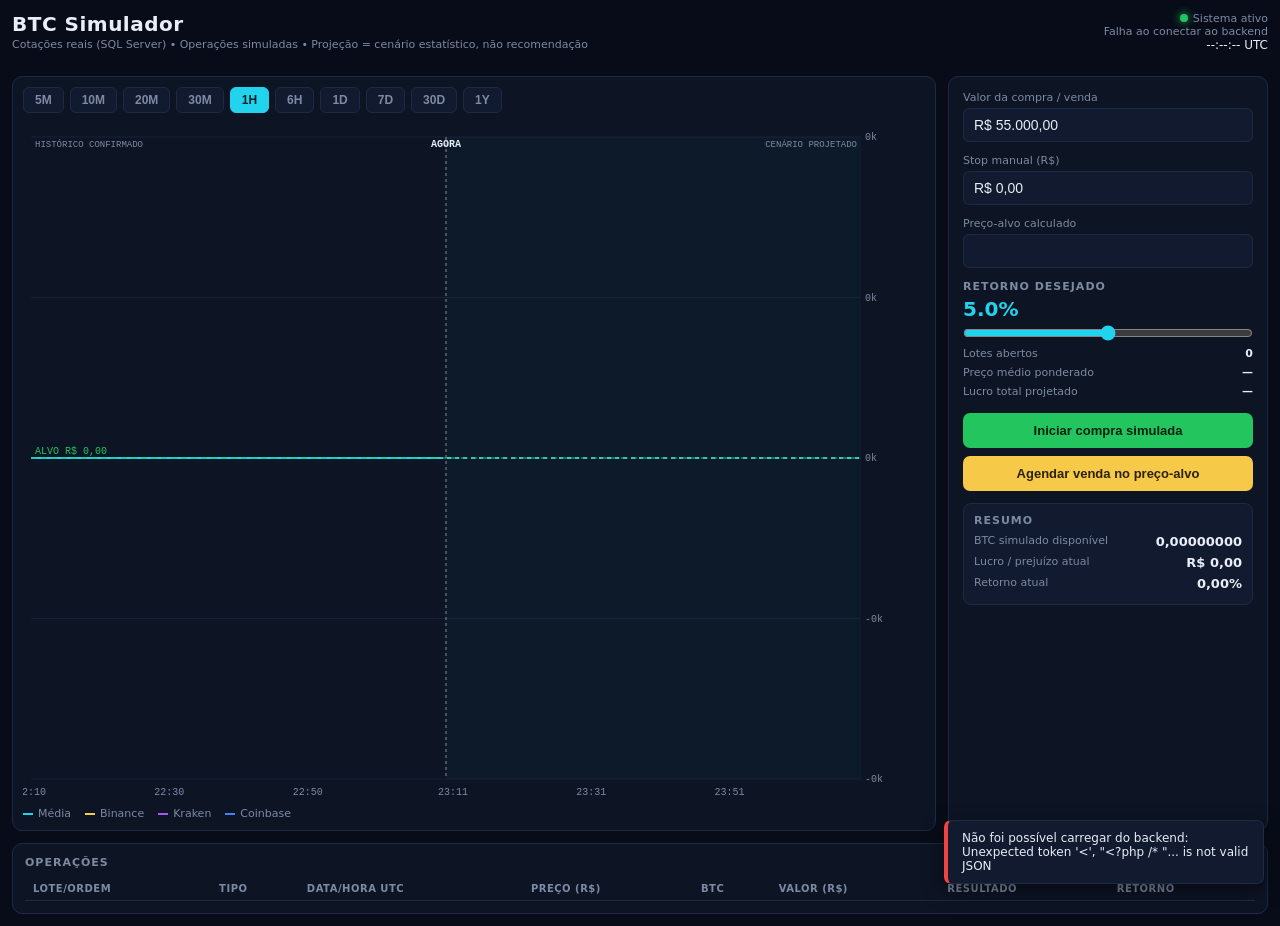
==== index.html @ 2c15b37a "Versão inicial do BTC Simulador em produção" ====
<!DOCTYPE html>
<html lang="pt-BR">
<head>
<meta charset="UTF-8">
<meta name="viewport" content="width=device-width, initial-scale=1.0">
<title>BTC Simulador</title>
<style>
:root{
  --bg:#070c18; --panel:#0d1424; --panel2:#111a2e; --border:#1e2a44;
  --txt:#e8edf7; --muted:#7d8aa3;
  --avg:#22d3ee; --binance:#f7c948; --kraken:#a855f7; --coinbase:#3b82f6;
  --green:#22c55e; --red:#ef4444; --yellow:#f7c948;
}
*{box-sizing:border-box;margin:0;padding:0}
html,body{height:100%}
body{background:var(--bg);color:var(--txt);font-family:'Segoe UI',system-ui,sans-serif;font-size:13px;overflow-x:hidden}
.app{display:flex;flex-direction:column;min-height:100vh;padding:12px;gap:12px}
/* header */
header{display:flex;justify-content:space-between;align-items:flex-start;flex-wrap:wrap;gap:10px}
.brand h1{font-size:20px;letter-spacing:.5px;font-weight:700}
.brand p{color:var(--muted);font-size:11px;margin-top:2px}
.status{text-align:right;font-size:11px;color:var(--muted)}
.dot{display:inline-block;width:8px;height:8px;border-radius:50%;background:var(--green);box-shadow:0 0 8px var(--green);margin-right:5px;animation:pulse 2s infinite}
@keyframes pulse{0%,100%{opacity:1}50%{opacity:.4}}
.status .clock{color:var(--txt);font-size:12px;font-variant-numeric:tabular-nums}
/* cards */
.cards{display:grid;grid-template-columns:repeat(4,1fr);gap:10px}
.card{background:var(--panel);border:1px solid var(--border);border-radius:10px;padding:12px;position:relative;overflow:hidden}
.card.best{border-color:var(--green);box-shadow:0 0 0 1px var(--green) inset}
.card .top{display:flex;justify-content:space-between;align-items:center;margin-bottom:6px}
.card .name{font-weight:600;font-size:12px}
.card .brl{font-size:18px;font-weight:700;font-variant-numeric:tabular-nums}
.card .usd{color:var(--muted);font-size:11px}
.card .var{font-size:12px;font-weight:600;margin-top:4px}
.card .meta-row{margin-top:8px;padding-top:8px;border-top:1px solid var(--border);font-size:11px;color:var(--muted);line-height:1.7}
.card .meta-row b{color:var(--txt);font-variant-numeric:tabular-nums}
.badge{position:absolute;top:8px;right:8px;background:var(--green);color:#04210f;font-size:9px;font-weight:700;padding:2px 6px;border-radius:4px;letter-spacing:.5px}
.spark{width:34px;height:16px}
.pos{color:var(--green)} .neg{color:var(--red)} .yel{color:var(--yellow)}
/* main */
.main{display:grid;grid-template-columns:1fr 320px;gap:12px;flex:1}
.chartwrap{background:var(--panel);border:1px solid var(--border);border-radius:10px;padding:10px;display:flex;flex-direction:column;min-height:420px}
.periods{display:flex;gap:6px;overflow-x:auto;padding-bottom:8px;margin-bottom:6px}
.periods button{background:var(--panel2);border:1px solid var(--border);color:var(--muted);padding:5px 11px;border-radius:6px;cursor:pointer;font-size:12px;font-weight:600;white-space:nowrap;flex:none}
.periods button.active{background:var(--avg);border-color:var(--avg);color:#04212a}
.periods button:hover:not(.active){color:var(--txt)}
#chart{flex:1;width:100%;display:block;cursor:crosshair;border-radius:6px}
.legend{display:flex;gap:14px;flex-wrap:wrap;font-size:11px;color:var(--muted);margin-top:6px}
.legend span::before{content:'';display:inline-block;width:10px;height:2px;vertical-align:middle;margin-right:5px}
.lg-avg::before{background:var(--avg)!important;height:2px} .lg-bin::before{background:var(--binance)!important} .lg-kra::before{background:var(--kraken)!important} .lg-coi::before{background:var(--coinbase)!important}
/* side */
.side{background:var(--panel);border:1px solid var(--border);border-radius:10px;padding:14px;display:flex;flex-direction:column;gap:12px;overflow:auto}
.side h3{font-size:11px;text-transform:uppercase;letter-spacing:1px;color:var(--muted);margin-bottom:4px}
.field label{display:block;font-size:11px;color:var(--muted);margin-bottom:4px}
.field input{width:100%;background:var(--panel2);border:1px solid var(--border);color:var(--txt);padding:8px 10px;border-radius:6px;font-size:14px;font-variant-numeric:tabular-nums}
.field input[readonly]{color:var(--avg);cursor:default}
.slider-val{font-size:20px;font-weight:700;color:var(--avg)}
input[type=range]{width:100%;accent-color:var(--avg);margin-top:4px}
.mini{display:flex;justify-content:space-between;font-size:11px;color:var(--muted);padding:3px 0}
.mini b{color:var(--txt);font-variant-numeric:tabular-nums}
.btns{display:flex;flex-direction:column;gap:8px}
.btns button{padding:10px;border-radius:7px;border:none;cursor:pointer;font-weight:700;font-size:13px}
.buy-btn{background:var(--green);color:#04210f}
.sell-btn{background:var(--yellow);color:#2a2205}
.btns button:hover{filter:brightness(1.1)}
.summary{background:var(--panel2);border:1px solid var(--border);border-radius:8px;padding:10px}
.summary .mini b{font-size:13px}
/* table */
.tablewrap{background:var(--panel);border:1px solid var(--border);border-radius:10px;padding:12px;overflow-x:auto}
.tablewrap h3{font-size:11px;text-transform:uppercase;letter-spacing:1px;color:var(--muted);margin-bottom:8px}
table{width:100%;border-collapse:collapse;font-size:12px;min-width:760px}
th{text-align:left;color:var(--muted);font-weight:600;font-size:10px;text-transform:uppercase;letter-spacing:.5px;padding:6px 8px;border-bottom:1px solid var(--border)}
td{padding:7px 8px;border-bottom:1px solid var(--border);font-variant-numeric:tabular-nums}
tr.row-y td:first-child{border-left:3px solid var(--yellow)}
tr.row-g td:first-child{border-left:3px solid var(--green)}
tr.row-r td:first-child{border-left:3px solid var(--red)}
.tag{display:inline-block;padding:2px 7px;border-radius:4px;font-size:10px;font-weight:700}
.tag-buy{background:rgba(59,130,246,.18);color:#7fb4ff}
.tag-sell{background:rgba(168,85,247,.18);color:#c99bff}
/* tooltip + toast */
#tooltip{position:fixed;pointer-events:none;background:#050912;border:1px solid var(--border);border-radius:7px;padding:8px 10px;font-size:11px;z-index:50;display:none;max-width:230px;line-height:1.5;box-shadow:0 6px 20px rgba(0,0,0,.6)}
#tooltip b{color:var(--txt)}
#toasts{position:fixed;bottom:16px;right:16px;display:flex;flex-direction:column;gap:8px;z-index:60}
.toast{background:var(--panel2);border:1px solid var(--border);border-left-width:4px;border-radius:7px;padding:10px 14px;font-size:12px;min-width:220px;max-width:320px;animation:slidein .3s ease;box-shadow:0 6px 20px rgba(0,0,0,.5)}
.toast.ok{border-left-color:var(--green)} .toast.warn{border-left-color:var(--yellow)} .toast.err{border-left-color:var(--red)} .toast.info{border-left-color:var(--avg)}
@keyframes slidein{from{transform:translateX(120%);opacity:0}to{transform:none;opacity:1}}
@media(max-width:900px){
  .cards{grid-template-columns:repeat(2,1fr)}
  .main{grid-template-columns:1fr}
  .side{order:2}
}
@media(max-width:520px){.cards{grid-template-columns:1fr}}
</style>
</head>
<body>
<div class="app">
  <header>
    <div class="brand">
      <h1>BTC Simulador</h1>
      <p>Cotações reais (SQL Server) • Operações simuladas • Projeção = cenário estatístico, não recomendação</p>
    </div>
    <div class="status">
      <div><span class="dot"></span>Sistema ativo</div>
      <div id="updated">Dados atualizados há 0s</div>
      <div class="clock" id="clock">--:--:-- UTC</div>
    </div>
  </header>

  <div class="cards" id="cards"></div>

  <div class="main">
    <div class="chartwrap">
      <div class="periods" id="periods"></div>
      <canvas id="chart"></canvas>
      <div class="legend">
        <span class="lg-avg">Média</span>
        <span class="lg-bin">Binance</span>
        <span class="lg-kra">Kraken</span>
        <span class="lg-coi">Coinbase</span>
      </div>
    </div>

    <div class="side">
      <div class="field"><label>Valor da compra / venda</label><input id="opValue" value="R$ 55.000,00"></div>
      <div class="field"><label>Stop manual (R$)</label><input id="stop" value="R$ 0,00"></div>
      <div class="field"><label>Preço-alvo calculado</label><input id="target" readonly></div>
      <div>
        <h3>Retorno desejado</h3>
        <div class="slider-val"><span id="retVal">5.0</span>%</div>
        <input type="range" id="ret" min="0" max="10" step="0.1" value="5">
        <div class="mini"><span>Lotes abertos</span><b id="openLots">0</b></div>
        <div class="mini"><span>Preço médio ponderado</span><b id="avgPrice">—</b></div>
        <div class="mini"><span>Lucro total projetado</span><b id="projProfit">—</b></div>
      </div>
      <div class="btns">
        <button class="buy-btn" id="buyBtn">Iniciar compra simulada</button>
        <button class="sell-btn" id="sellBtn">Agendar venda no preço-alvo</button>
      </div>
      <div class="summary">
        <h3>Resumo</h3>
        <div class="mini"><span>BTC simulado disponível</span><b id="btcAvail">0,00000000</b></div>
        <div class="mini"><span>Lucro / prejuízo atual</span><b id="pnl">R$ 0,00</b></div>
        <div class="mini"><span>Retorno atual</span><b id="retNow">0,00%</b></div>
      </div>
    </div>
  </div>

  <div class="tablewrap">
    <h3>Operações</h3>
    <table>
      <thead><tr>
        <th>Lote/Ordem</th><th>Tipo</th><th>Data/Hora UTC</th><th>Preço (R$)</th>
        <th>BTC</th><th>Valor (R$)</th><th>Resultado</th><th>Retorno</th>
      </tr></thead>
      <tbody id="opsBody"></tbody>
    </table>
  </div>
</div>

<div id="tooltip"></div>
<div id="toasts"></div>
<script src="forecast.js"></script>
<script src="app.js"></script>
</body>
</html>
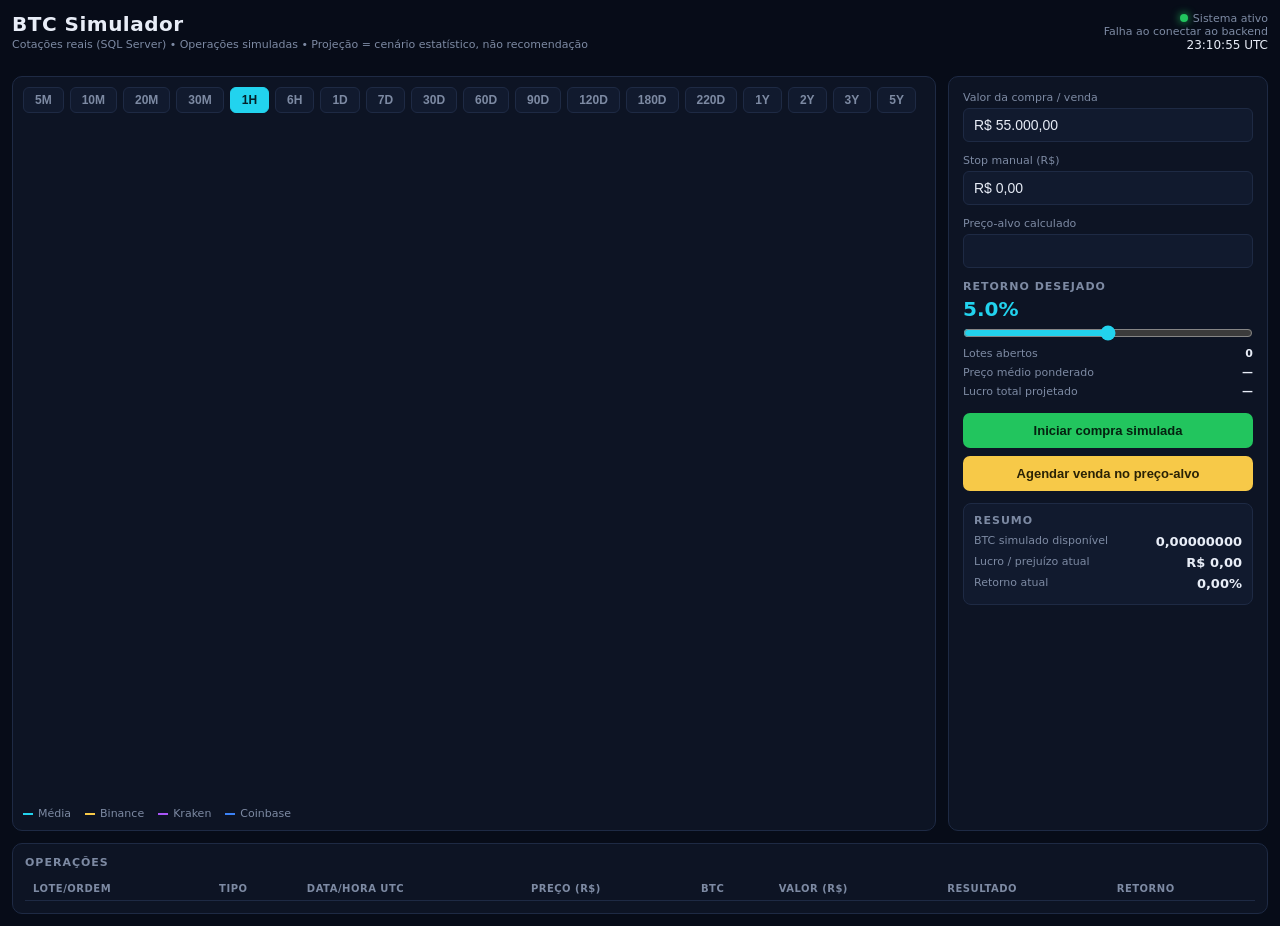
==== commit 2fe721b9: "Porta camada de operações para controladores ES6 isolados" ====
--- a/index.html
+++ b/index.html
@@ -159,7 +159,16 @@
 
 <div id="tooltip"></div>
 <div id="toasts"></div>
+<script src="eventbus.js"></script>
+<script src="datastore.js"></script>
 <script src="forecast.js"></script>
+<script src="series.js"></script>
+<script src="exchangecard.js"></script>
+<script src="plotarea.js"></script>
+<script src="renderers.js"></script>
+<script src="controlpanel.js"></script>
+<script src="operations.js"></script>
+<script src="operationstable.js"></script>
 <script src="app.js"></script>
 </body>
 </html>
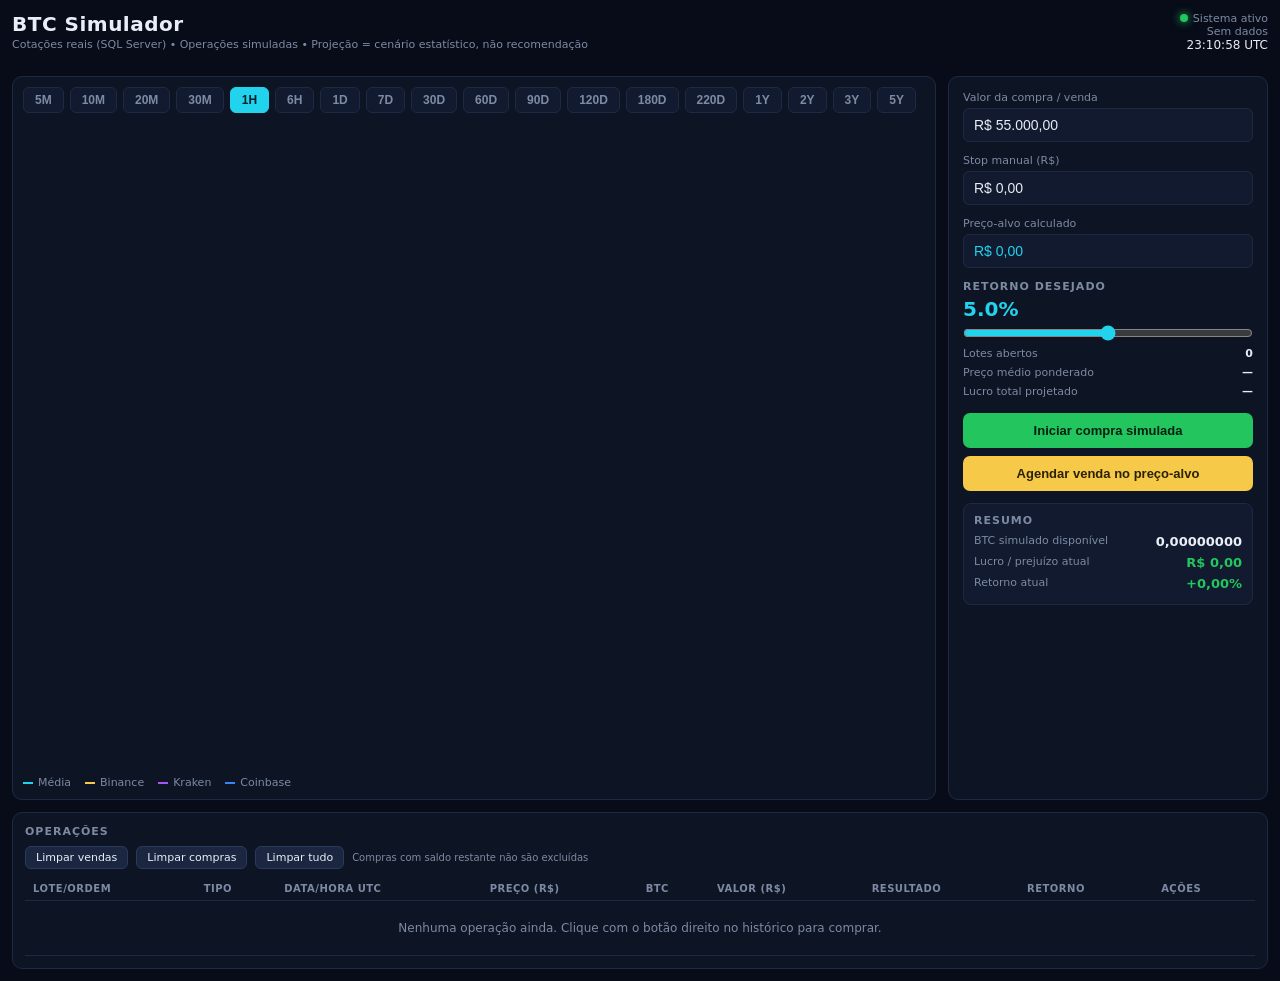
==== commit 7092fb55: "Atualiza dashboard e preserva projeções entre escalas" ====
--- a/index.html
+++ b/index.html
@@ -90,6 +90,27 @@
   .side{order:2}
 }
 @media(max-width:520px){.cards{grid-template-columns:1fr}}
+
+.backnow{position:absolute;right:12px;top:44px;z-index:5;background:#1b2740;color:#e8edf7;
+  border:1px solid #2b3a5c;border-radius:6px;padding:4px 10px;font-size:11px;cursor:pointer;
+  font-family:inherit;opacity:.92}
+.backnow:hover{background:#243252}
+.chartwrap{position:relative}
+
+.trailstat{position:absolute;left:12px;bottom:26px;z-index:4;font-size:10px;
+  font-family:monospace;opacity:.85;pointer-events:none}
+
+.ops-actions{white-space:nowrap;text-align:center}
+.opbtn{background:transparent;border:1px solid #2b3a5c;color:#e8edf7;border-radius:4px;
+  padding:2px 6px;margin:0 2px;cursor:pointer;font-size:11px;line-height:1.2}
+.opbtn:hover:not(:disabled){background:#243252}
+.opbtn-del:hover:not(:disabled){background:#5b1f1f;border-color:#8b2f2f}
+.opsbar{display:flex;align-items:center;gap:8px;margin:0 0 8px 0;flex-wrap:wrap}
+.opclear{background:#1b2740;color:#e8edf7;border:1px solid #2b3a5c;border-radius:6px;
+  padding:4px 10px;font-size:11px;cursor:pointer;font-family:inherit}
+.opclear:hover{background:#243252}
+.opclear-all:hover{background:#5b1f1f;border-color:#8b2f2f}
+.opshint{color:#7d8aa3;font-size:10px}
 </style>
 </head>
 <body>
@@ -111,7 +132,9 @@
   <div class="main">
     <div class="chartwrap">
       <div class="periods" id="periods"></div>
+      <button id="backNow" class="backnow" hidden>&#8635; Voltar ao AGORA</button>
       <canvas id="chart"></canvas>
+      <div class="trailstat" id="trailStat" hidden></div>
       <div class="legend">
         <span class="lg-avg">Média</span>
         <span class="lg-bin">Binance</span>
@@ -147,10 +170,16 @@
 
   <div class="tablewrap">
     <h3>Operações</h3>
+    <div class="opsbar">
+      <button id="clearSells" class="opclear">Limpar vendas</button>
+      <button id="clearLots" class="opclear">Limpar compras</button>
+      <button id="clearAll" class="opclear opclear-all">Limpar tudo</button>
+      <span class="opshint">Compras com saldo restante não são excluídas</span>
+    </div>
     <table>
       <thead><tr>
         <th>Lote/Ordem</th><th>Tipo</th><th>Data/Hora UTC</th><th>Preço (R$)</th>
-        <th>BTC</th><th>Valor (R$)</th><th>Resultado</th><th>Retorno</th>
+        <th>BTC</th><th>Valor (R$)</th><th>Resultado</th><th>Retorno</th><th>Ações</th>
       </tr></thead>
       <tbody id="opsBody"></tbody>
     </table>
@@ -159,16 +188,18 @@
 
 <div id="tooltip"></div>
 <div id="toasts"></div>
-<script src="eventbus.js"></script>
-<script src="datastore.js"></script>
-<script src="forecast.js"></script>
-<script src="series.js"></script>
-<script src="exchangecard.js"></script>
-<script src="plotarea.js"></script>
-<script src="renderers.js"></script>
-<script src="controlpanel.js"></script>
-<script src="operations.js"></script>
-<script src="operationstable.js"></script>
-<script src="app.js"></script>
+<script src="eventbus.js?v=1785808860"></script>
+<script src="datastore.js?v=1785808860"></script>
+<script src="forecast.js?v=1785808860"></script>
+<script src="storage.js?v=1785808860"></script>
+<script src="frozenforecast.js?v=1785808860"></script>
+<script src="series.js?v=1785808860"></script>
+<script src="exchangecard.js?v=1785808860"></script>
+<script src="plotarea.js?v=1785808860"></script>
+<script src="renderers.js?v=1785808860"></script>
+<script src="controlpanel.js?v=1785808860"></script>
+<script src="operations.js?v=1785808860"></script>
+<script src="operationstable.js?v=1785808860"></script>
+<script src="app.js?v=1785808860"></script>
 </body>
 </html>
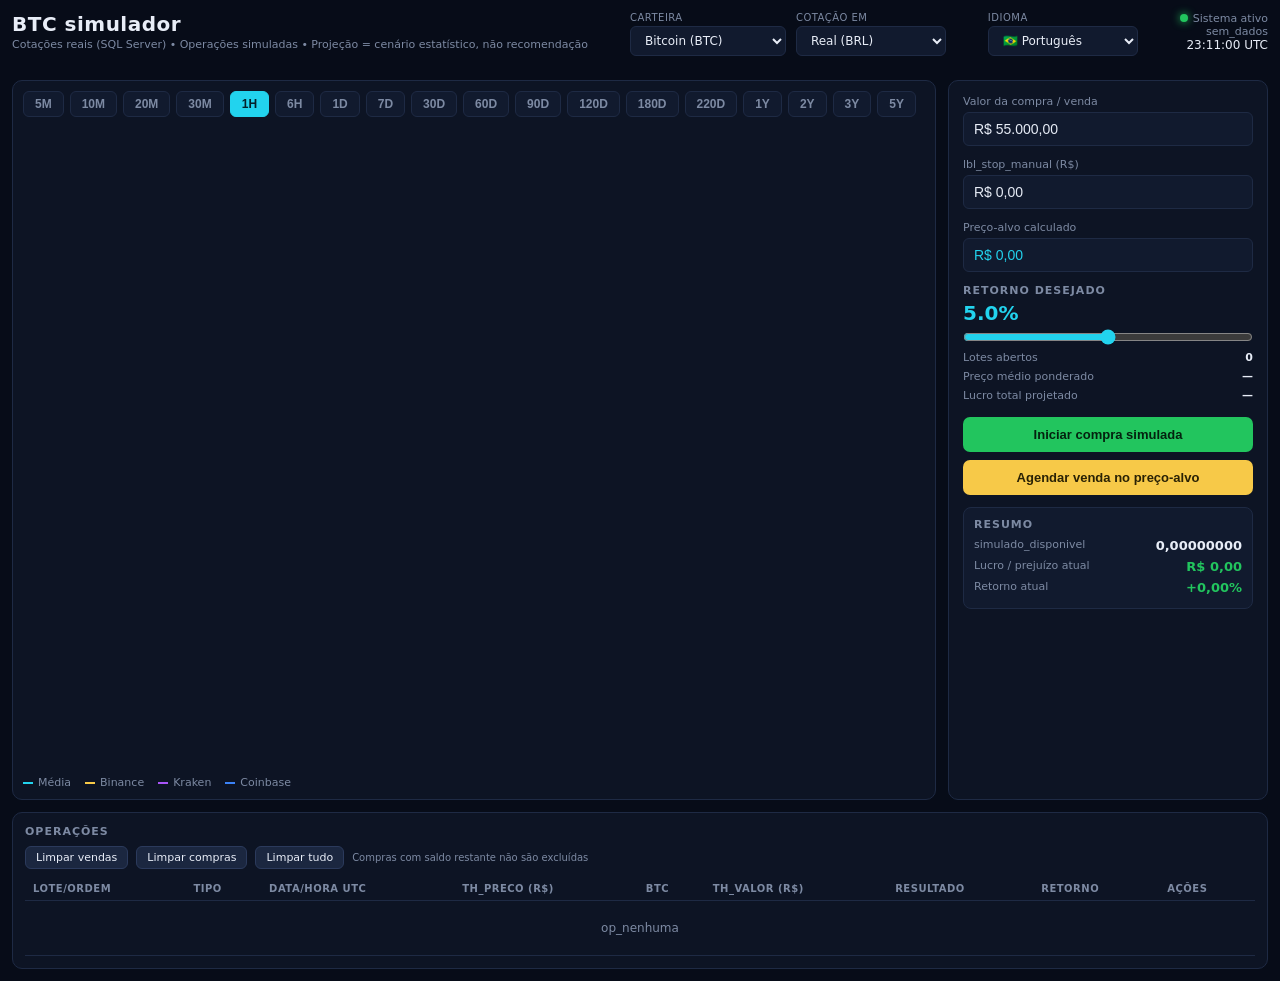
==== commit 6e92381b: "Multi-moeda (BTC/BCH), multi-cambio (BRL/USD/EUR/GBP) e i18n (pt-BR/en-US/es-ES) - api.php: parametr" ====
--- a/index.html
+++ b/index.html
@@ -91,6 +91,14 @@
 }
 @media(max-width:520px){.cards{grid-template-columns:1fr}}
 
+.selectors{display:flex;gap:10px;flex-wrap:wrap;align-items:flex-end}
+.field-inline{display:flex;flex-direction:column;gap:3px}
+.field-inline label{font-size:10px;color:var(--muted);text-transform:uppercase;letter-spacing:.5px}
+.field-inline select{background:var(--panel2);border:1px solid var(--border);color:var(--txt);
+  padding:6px 10px;border-radius:6px;font-size:12px;font-family:inherit;cursor:pointer;min-width:150px}
+.field-inline select:hover{border-color:var(--avg)}
+.field-inline select:focus{outline:none;border-color:var(--avg)}
+
 .backnow{position:absolute;right:12px;top:44px;z-index:5;background:#1b2740;color:#e8edf7;
   border:1px solid #2b3a5c;border-radius:6px;padding:4px 10px;font-size:11px;cursor:pointer;
   font-family:inherit;opacity:.92}
@@ -118,10 +126,36 @@
   <header>
     <div class="brand">
       <h1>BTC Simulador</h1>
-      <p>Cotações reais (SQL Server) • Operações simuladas • Projeção = cenário estatístico, não recomendação</p>
-    </div>
+      <p data-i18n="subtitulo">Cotações reais (SQL Server) • Operações simuladas • Projeção = cenário estatístico, não recomendação</p>
+    </div>
+    <div class="selectors">
+      <div class="field-inline">
+        <label for="selMoeda" data-i18n="lbl_carteira">Carteira</label>
+        <select id="selMoeda">
+          <option value="BTC">Bitcoin (BTC)</option>
+          <option value="BCH">Bitcoin Cash (BCH)</option>
+        </select>
+      </div>
+      <div class="field-inline">
+        <label for="selMoedaExibicao" data-i18n="lbl_cotacao_em">Cotação em</label>
+        <select id="selMoedaExibicao">
+          <option value="BRL" data-i18n="moeda_brl">Real (BRL)</option>
+          <option value="USD" data-i18n="moeda_usd">Dólar (USD)</option>
+          <option value="EUR" data-i18n="moeda_eur">Euro (EUR)</option>
+          <option value="GBP" data-i18n="moeda_gbp">Libra (GBP)</option>
+        </select>
+      </div>
+    </div>
+      <div class="field-inline">
+        <label for="selIdioma" data-i18n="lbl_idioma">Idioma</label>
+        <select id="selIdioma">
+          <option value="pt-BR">🇧🇷 Português</option>
+          <option value="en-US">🇺🇸 English</option>
+          <option value="es-ES">🇪🇸 Español</option>
+        </select>
+      </div>
     <div class="status">
-      <div><span class="dot"></span>Sistema ativo</div>
+      <div><span class="dot"></span><span data-i18n="sistema_ativo">Sistema ativo</span></div>
       <div id="updated">Dados atualizados há 0s</div>
       <div class="clock" id="clock">--:--:-- UTC</div>
     </div>
@@ -132,11 +166,11 @@
   <div class="main">
     <div class="chartwrap">
       <div class="periods" id="periods"></div>
-      <button id="backNow" class="backnow" hidden>&#8635; Voltar ao AGORA</button>
+      <button id="backNow" class="backnow" hidden data-i18n="voltar_agora">&#8635; Voltar ao AGORA</button>
       <canvas id="chart"></canvas>
       <div class="trailstat" id="trailStat" hidden></div>
       <div class="legend">
-        <span class="lg-avg">Média</span>
+        <span class="lg-avg" data-i18n="legenda_media">Média</span>
         <span class="lg-bin">Binance</span>
         <span class="lg-kra">Kraken</span>
         <span class="lg-coi">Coinbase</span>
@@ -144,42 +178,42 @@
     </div>
 
     <div class="side">
-      <div class="field"><label>Valor da compra / venda</label><input id="opValue" value="R$ 55.000,00"></div>
-      <div class="field"><label>Stop manual (R$)</label><input id="stop" value="R$ 0,00"></div>
-      <div class="field"><label>Preço-alvo calculado</label><input id="target" readonly></div>
+      <div class="field"><label id="lblOpValue" data-i18n="lbl_valor_compra_venda">Valor da compra / venda</label><input id="opValue" value="R$ 55.000,00"></div>
+      <div class="field"><label id="lblStop">Stop manual (R$)</label><input id="stop" value="R$ 0,00"></div>
+      <div class="field"><label data-i18n="lbl_preco_alvo">Preço-alvo calculado</label><input id="target" readonly></div>
       <div>
-        <h3>Retorno desejado</h3>
+        <h3 data-i18n="lbl_retorno_desejado">Retorno desejado</h3>
         <div class="slider-val"><span id="retVal">5.0</span>%</div>
         <input type="range" id="ret" min="0" max="10" step="0.1" value="5">
-        <div class="mini"><span>Lotes abertos</span><b id="openLots">0</b></div>
-        <div class="mini"><span>Preço médio ponderado</span><b id="avgPrice">—</b></div>
-        <div class="mini"><span>Lucro total projetado</span><b id="projProfit">—</b></div>
+        <div class="mini"><span data-i18n="lbl_lotes_abertos">Lotes abertos</span><b id="openLots">0</b></div>
+        <div class="mini"><span data-i18n="lbl_preco_medio">Preço médio ponderado</span><b id="avgPrice">—</b></div>
+        <div class="mini"><span data-i18n="lbl_lucro_projetado">Lucro total projetado</span><b id="projProfit">—</b></div>
       </div>
       <div class="btns">
-        <button class="buy-btn" id="buyBtn">Iniciar compra simulada</button>
-        <button class="sell-btn" id="sellBtn">Agendar venda no preço-alvo</button>
+        <button class="buy-btn" id="buyBtn" data-i18n="btn_comprar">Iniciar compra simulada</button>
+        <button class="sell-btn" id="sellBtn" data-i18n="btn_vender">Agendar venda no preço-alvo</button>
       </div>
       <div class="summary">
-        <h3>Resumo</h3>
-        <div class="mini"><span>BTC simulado disponível</span><b id="btcAvail">0,00000000</b></div>
-        <div class="mini"><span>Lucro / prejuízo atual</span><b id="pnl">R$ 0,00</b></div>
-        <div class="mini"><span>Retorno atual</span><b id="retNow">0,00%</b></div>
+        <h3 data-i18n="lbl_resumo">Resumo</h3>
+        <div class="mini"><span id="lblBtcAvail">BTC simulado disponível</span><b id="btcAvail">0,00000000</b></div>
+        <div class="mini"><span data-i18n="lbl_lucro_prejuizo">Lucro / prejuízo atual</span><b id="pnl">R$ 0,00</b></div>
+        <div class="mini"><span data-i18n="lbl_retorno_atual">Retorno atual</span><b id="retNow">0,00%</b></div>
       </div>
     </div>
   </div>
 
   <div class="tablewrap">
-    <h3>Operações</h3>
+    <h3 data-i18n="lbl_operacoes">Operações</h3>
     <div class="opsbar">
-      <button id="clearSells" class="opclear">Limpar vendas</button>
-      <button id="clearLots" class="opclear">Limpar compras</button>
-      <button id="clearAll" class="opclear opclear-all">Limpar tudo</button>
-      <span class="opshint">Compras com saldo restante não são excluídas</span>
+      <button id="clearSells" class="opclear" data-i18n="btn_limpar_vendas">Limpar vendas</button>
+      <button id="clearLots" class="opclear" data-i18n="btn_limpar_compras">Limpar compras</button>
+      <button id="clearAll" class="opclear opclear-all" data-i18n="btn_limpar_tudo">Limpar tudo</button>
+      <span class="opshint" data-i18n="hint_compras_saldo">Compras com saldo restante não são excluídas</span>
     </div>
     <table>
       <thead><tr>
-        <th>Lote/Ordem</th><th>Tipo</th><th>Data/Hora UTC</th><th>Preço (R$)</th>
-        <th>BTC</th><th>Valor (R$)</th><th>Resultado</th><th>Retorno</th><th>Ações</th>
+        <th data-i18n="th_lote_ordem">Lote/Ordem</th><th data-i18n="th_tipo">Tipo</th><th data-i18n="th_data_hora">Data/Hora UTC</th><th id="thPreco">Preço (R$)</th>
+        <th id="thBtc">BTC</th><th id="thValor">Valor (R$)</th><th data-i18n="th_resultado">Resultado</th><th data-i18n="th_retorno">Retorno</th><th data-i18n="th_acoes">Ações</th>
       </tr></thead>
       <tbody id="opsBody"></tbody>
     </table>
@@ -188,18 +222,19 @@
 
 <div id="tooltip"></div>
 <div id="toasts"></div>
-<script src="eventbus.js?v=1785808860"></script>
-<script src="datastore.js?v=1785808860"></script>
-<script src="forecast.js?v=1785808860"></script>
-<script src="storage.js?v=1785808860"></script>
-<script src="frozenforecast.js?v=1785808860"></script>
-<script src="series.js?v=1785808860"></script>
-<script src="exchangecard.js?v=1785808860"></script>
-<script src="plotarea.js?v=1785808860"></script>
-<script src="renderers.js?v=1785808860"></script>
-<script src="controlpanel.js?v=1785808860"></script>
-<script src="operations.js?v=1785808860"></script>
-<script src="operationstable.js?v=1785808860"></script>
-<script src="app.js?v=1785808860"></script>
+<script src="i18n.js?v=1786288860"></script>
+<script src="eventbus.js?v=1786288860"></script>
+<script src="datastore.js?v=1786288860"></script>
+<script src="forecast.js?v=1786288860"></script>
+<script src="storage.js?v=1786288860"></script>
+<script src="frozenforecast.js?v=1786288860"></script>
+<script src="series.js?v=1786288860"></script>
+<script src="exchangecard.js?v=1786288860"></script>
+<script src="plotarea.js?v=1786288860"></script>
+<script src="renderers.js?v=1786288860"></script>
+<script src="controlpanel.js?v=1786288860"></script>
+<script src="operations.js?v=1786288860"></script>
+<script src="operationstable.js?v=1786288860"></script>
+<script src="app.js?v=1786288860"></script>
 </body>
 </html>
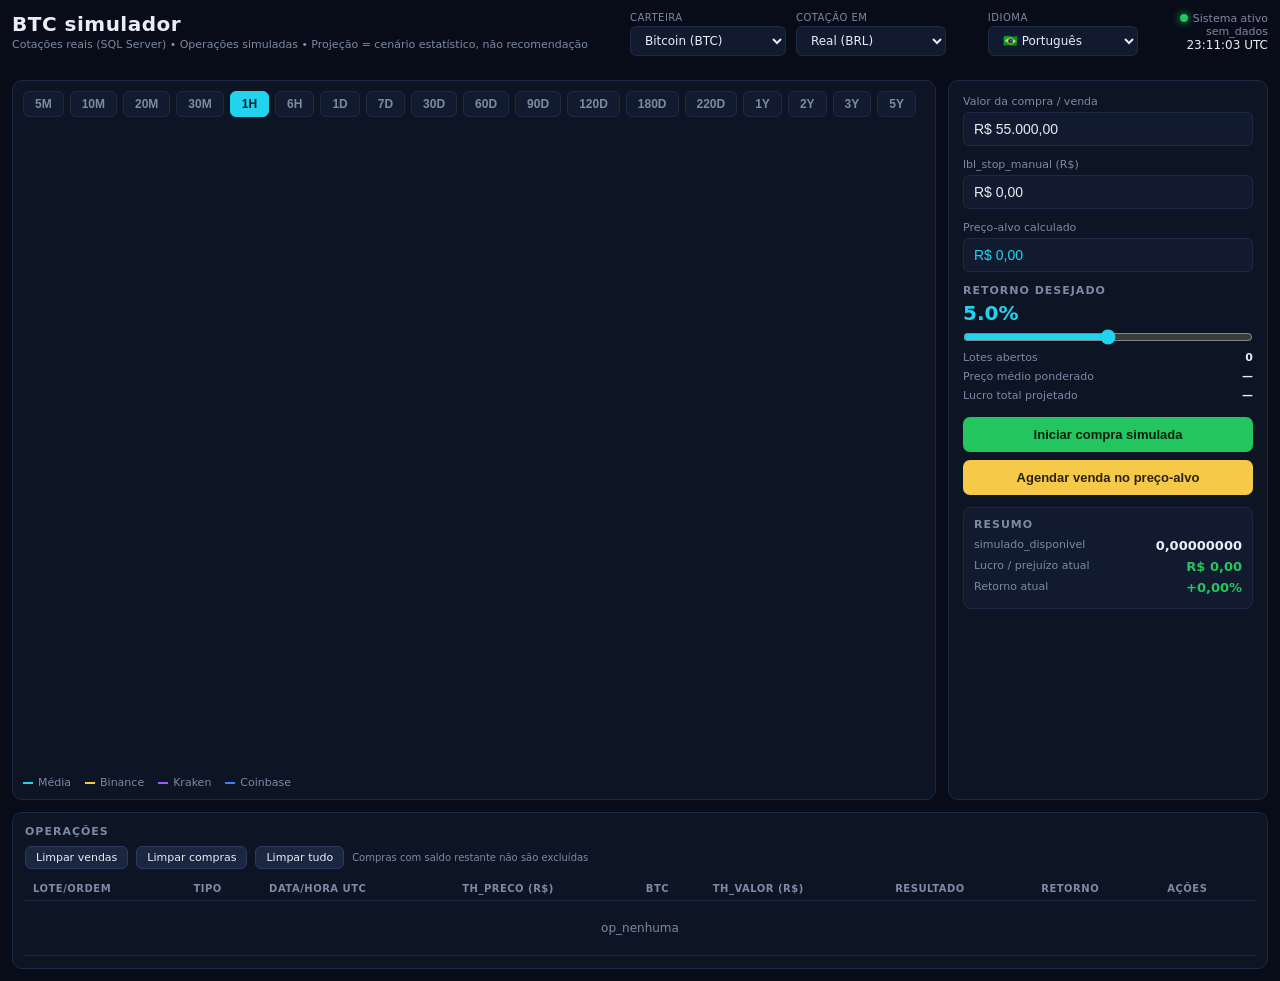
==== commit 357edad2: "i18n: adiciona 6 novos idiomas (de-DE, it-IT, ja-JP, nl-NL, ru-RU, tr-TR) e ativa fr-FR no frontend " ====
--- a/index.html
+++ b/index.html
@@ -150,6 +150,13 @@
         <label for="selIdioma" data-i18n="lbl_idioma">Idioma</label>
         <select id="selIdioma">
           <option value="pt-BR">🇧🇷 Português</option>
+          <option value="fr-FR">🇫🇷 Français</option>
+          <option value="de-DE">🇩🇪 Deutsch</option>
+          <option value="it-IT">🇮🇹 Italiano</option>
+          <option value="ja-JP">🇯🇵 日本語</option>
+          <option value="nl-NL">🇳🇱 Nederlands</option>
+          <option value="ru-RU">🇷🇺 Русский</option>
+          <option value="tr-TR">🇹🇷 Türkçe</option>
           <option value="en-US">🇺🇸 English</option>
           <option value="es-ES">🇪🇸 Español</option>
         </select>
